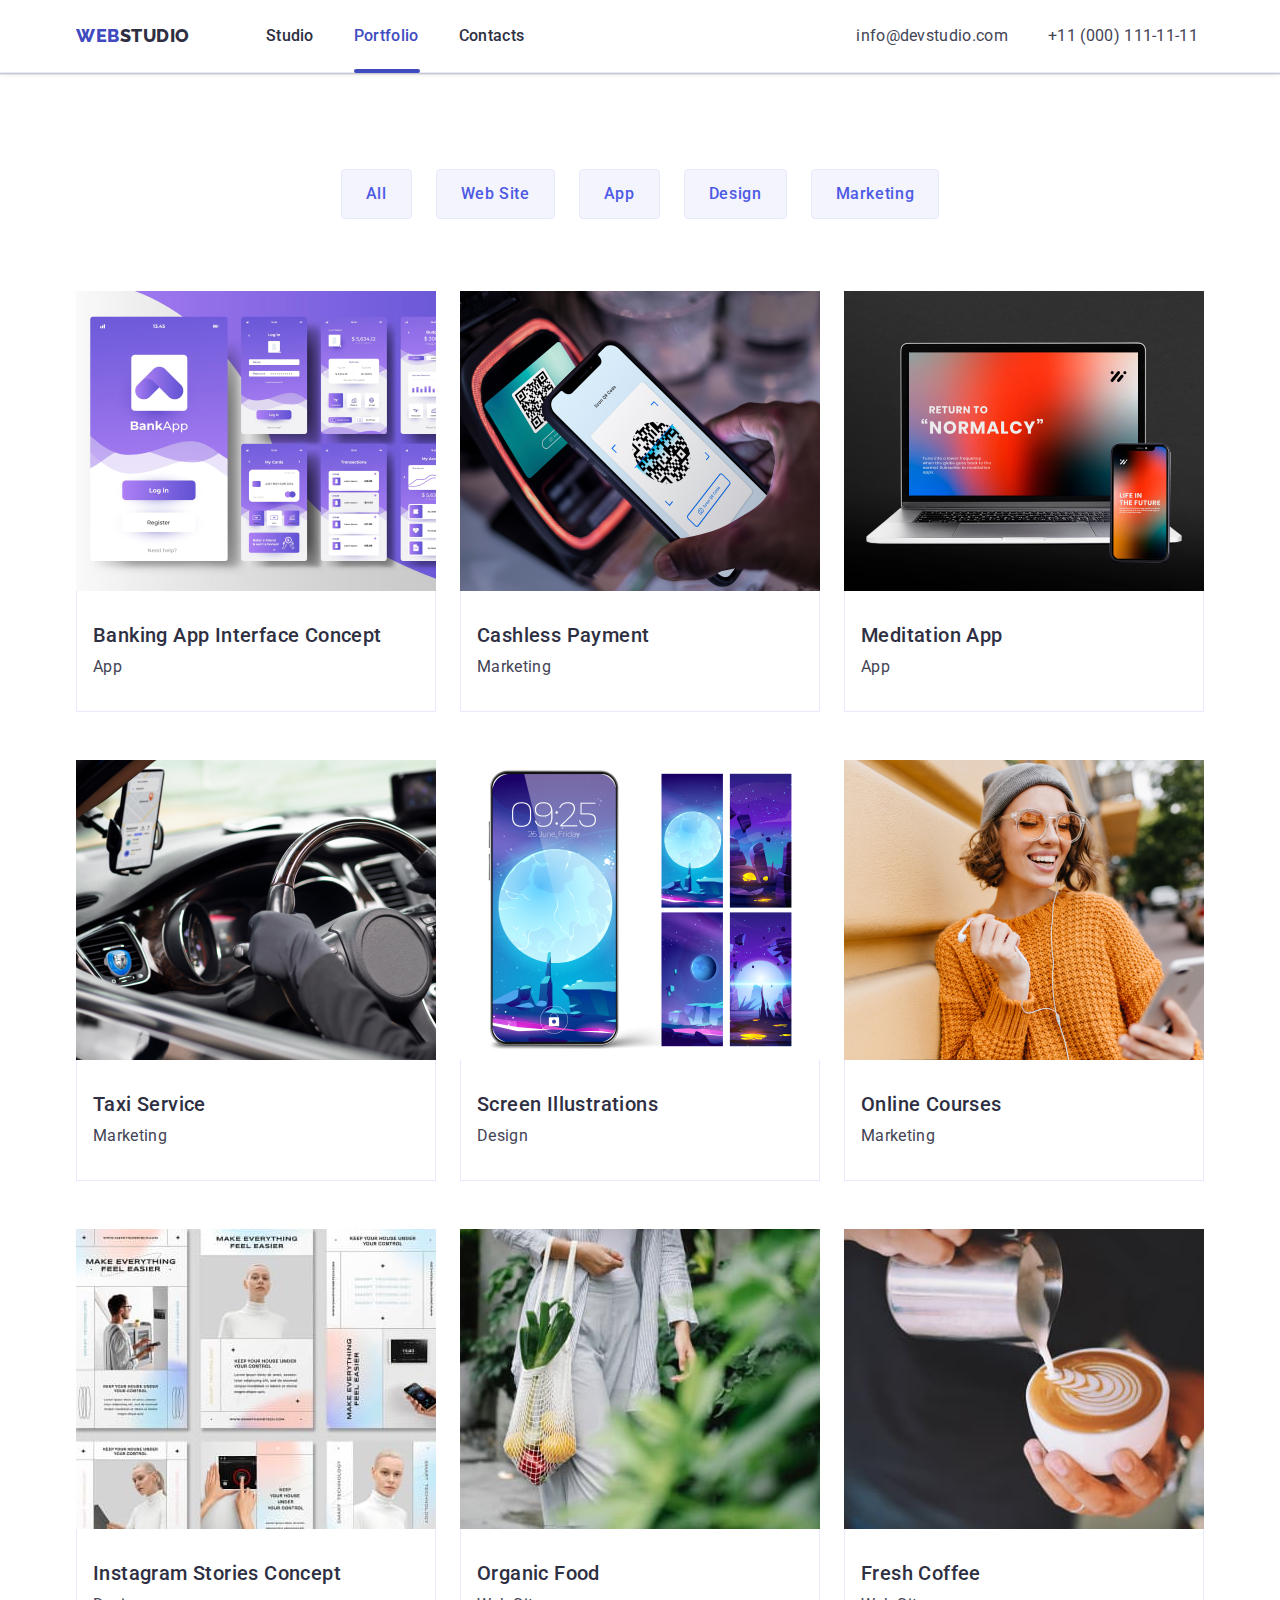
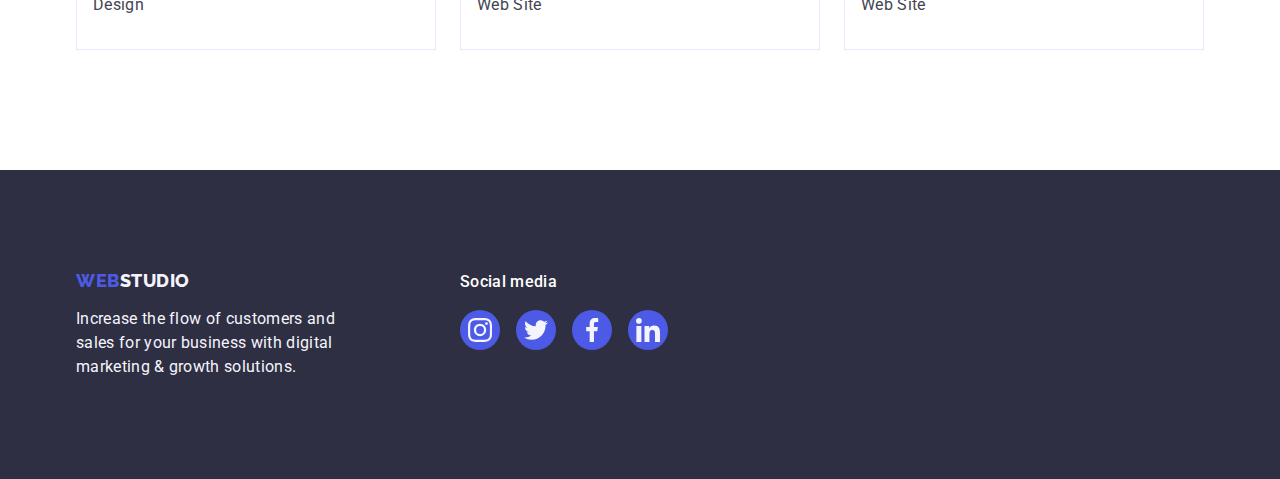
==== portfolio.html @ ba4d1f9c "HW6" ====
<!DOCTYPE html>
<html lang="en">
  <head>
    <meta charset="UTF-8" />
    <meta name="viewport" content="width=device-width, initial-scale=1.0" />
    <title>Portfolio</title>
    <link
      rel="stylesheet"
      href="https://cdnjs.cloudflare.com/ajax/libs/modern-normalize/2.0.0/modern-normalize.min.css"
      crossorigin="anonymous"
      referrerpolicy="no-referrer"
    />
    <link rel="stylesheet" href="./css/styles.css" />
    <link rel="preconnect" href="https://fonts.googleapis.com" />
    <link rel="preconnect" href="https://fonts.gstatic.com" crossorigin />
    <link
      href="https://fonts.googleapis.com/css2?family=Raleway:wght@800&family=Roboto:wght@400;500;700;900&display=swap"
      rel="stylesheet"
    />
  </head>
  <body>
    <header class="header-standard">
      <div class="container">
        <nav class="nav">
          <a href="./index.html" class="logo"
            >Web<span class="studio-header">Studio</span></a
          >
          <ul class="list">
            <li>
              <a href="./index.html" class="link">Studio</a>
            </li>
            <li>
              <a href="./portfolio.html" class="nav-link-underline-portfolio"
                >Portfolio</a
              >
            </li>
            <li><a href="" class="link">Contacts</a></li>
          </ul>
        </nav>
        <address class="address">
          <ul class="list">
            <li>
              <a href="mailto:info@devstudio.com" class="link"
                >info@devstudio.com</a
              >
            </li>
            <li>
              <a href="tel:+110001111111" class="link">+11 (000) 111-11-11</a>
            </li>
          </ul>
        </address>
      </div>
    </header>
    <main>
      <section class="portfolio">
        <div class="container">
          <h1 class="visually-hidden">Filter</h1>
          <ul class="list-buttons">
            <li>
              <button type="button" class="filter-button">All</button>
            </li>
            <li>
              <button type="button" class="filter-button">Web Site</button>
            </li>
            <li><button type="button" class="filter-button">App</button></li>
            <li><button type="button" class="filter-button">Design</button></li>
            <li>
              <button type="button" class="filter-button">Marketing</button>
            </li>
          </ul>
          <ul class="list-apps">
            <li class="link-apps">
              <a href="./portfolio.html" class="link">
                <div class="app-image">
                  <img
                    src="./images/designs.jpg"
                    alt="screens of the mobile banking app"
                    width="360"
                    height="300"
                  />
                  <p class="portfolio-paragraph-transform">
                    14 Stylish and User-Friendly App Design Concepts · Task
                    Manager App · Calorie Tracker App · Exotic Fruit Ecommerce
                    App · Cloud Storage App
                  </p>
                </div>
                <div class="div-app">
                  <h2 class="portfolio-header">
                    Banking App Interface Concept
                  </h2>
                  <p class="portfolio-paragraph">App</p>
                </div></a
              >
            </li>
            <li class="link-apps">
              <a href="./portfolio.html" class="link">
                <div class="app-image">
                  <img
                    src="./images/smartphonecode.jpg"
                    alt="smartphone scanning
            QR-Code from device"
                    width="360"
                    height="300"
                  />
                  <p class="portfolio-paragraph-transform">
                    14 Stylish and User-Friendly App Design Concepts · Task
                    Manager App · Calorie Tracker App · Exotic Fruit Ecommerce
                    App · Cloud Storage App
                  </p>
                </div>
                <div class="div-app">
                  <h2 class="portfolio-header">Cashless Payment</h2>
                  <p class="portfolio-paragraph">Marketing</p>
                </div></a
              >
            </li>
            <li class="link-apps">
              <a href="./portfolio.html" class="link">
                <div class="app-image">
                  <img
                    src="./images/smartphonelaptopt.jpg"
                    alt="smartphone and laptop showing some app"
                    width="360"
                    height="300"
                  />
                  <p class="portfolio-paragraph-transform">
                    14 Stylish and User-Friendly App Design Concepts · Task
                    Manager App · Calorie Tracker App · Exotic Fruit Ecommerce
                    App · Cloud Storage App
                  </p>
                </div>
                <div class="div-app">
                  <h2 class="portfolio-header">Meditation App</h2>
                  <p class="portfolio-paragraph">App</p>
                </div></a
              >
            </li>
            <li class="link-apps">
              <a href="./portfolio.html" class="link">
                <div class="app-image">
                  <img
                    src="./images/carnavigation.jpg"
                    alt="car cockpit with smartphone as navigation"
                    width="360"
                    height="300"
                  />
                  <p class="portfolio-paragraph-transform">
                    14 Stylish and User-Friendly App Design Concepts · Task
                    Manager App · Calorie Tracker App · Exotic Fruit Ecommerce
                    App · Cloud Storage App
                  </p>
                </div>
                <div class="div-app">
                  <h2 class="portfolio-header">Taxi Service</h2>
                  <p class="portfolio-paragraph">Marketing</p>
                </div></a
              >
            </li>
            <li class="link-apps">
              <a href="./portfolio.html" class="link">
                <div class="app-image">
                  <img
                    src="./images/smartphonescreens.jpg"
                    alt="smartphone screen with further screen options"
                    width="360"
                    height="300"
                  />
                  <p class="portfolio-paragraph-transform">
                    14 Stylish and User-Friendly App Design Concepts · Task
                    Manager App · Calorie Tracker App · Exotic Fruit Ecommerce
                    App · Cloud Storage App
                  </p>
                </div>
                <div class="div-app">
                  <h2 class="portfolio-header">Screen Illustrations</h2>
                  <p class="portfolio-paragraph">Design</p>
                </div></a
              >
            </li>
            <li class="link-apps">
              <a href="./portfolio.html" class="link">
                <div class="app-image">
                  <img
                    src="./images/happywoman.jpg"
                    alt="women looking on the smartphone and holding headset"
                    width="360"
                    height="300"
                  />
                  <p class="portfolio-paragraph-transform">
                    14 Stylish and User-Friendly App Design Concepts · Task
                    Manager App · Calorie Tracker App · Exotic Fruit Ecommerce
                    App · Cloud Storage App
                  </p>
                </div>
                <div class="div-app">
                  <h2 class="portfolio-header">Online Courses</h2>
                  <p class="portfolio-paragraph">Marketing</p>
                </div></a
              >
            </li>
            <li class="link-apps">
              <a href="./portfolio.html" class="link">
                <div class="app-image">
                  <img
                    src="./images/screens.jpg"
                    alt="six digital screen designs"
                    width="360"
                    height="300"
                  />
                  <p class="portfolio-paragraph-transform">
                    14 Stylish and User-Friendly App Design Concepts · Task
                    Manager App · Calorie Tracker App · Exotic Fruit Ecommerce
                    App · Cloud Storage App
                  </p>
                </div>
                <div class="div-app">
                  <h2 class="portfolio-header">Instagram Stories Concept</h2>
                  <p class="portfolio-paragraph">Design</p>
                </div></a
              >
            </li>
            <li class="link-apps">
              <a href="./portfolio.html" class="link">
                <div class="app-image">
                  <img
                    src="./images/shopping.jpg"
                    alt="woman coming back from shopping with shopping bag"
                    width="360"
                    height="300"
                  />
                  <p class="portfolio-paragraph-transform">
                    14 Stylish and User-Friendly App Design Concepts · Task
                    Manager App · Calorie Tracker App · Exotic Fruit Ecommerce
                    App · Cloud Storage App
                  </p>
                </div>
                <div class="div-app">
                  <h2 class="portfolio-header">Organic Food</h2>
                  <p class="portfolio-paragraph">Web Site</p>
                </div></a
              >
            </li>
            <li class="link-apps">
              <a href="./portfolio.html" class="link">
                <div class="app-image">
                  <img
                    src="./images/coffee.jpg"
                    alt="hand of a person holding a cup and pouring coffee"
                    width="360"
                    height="300"
                  />
                  <p class="portfolio-paragraph-transform">
                    14 Stylish and User-Friendly App Design Concepts · Task
                    Manager App · Calorie Tracker App · Exotic Fruit Ecommerce
                    App · Cloud Storage App
                  </p>
                </div>
                <div class="div-app">
                  <h2 class="portfolio-header">Fresh Coffee</h2>
                  <p class="portfolio-paragraph">Web Site</p>
                </div></a
              >
            </li>
          </ul>
        </div>
      </section>
    </main>
    <footer class="footer">
      <div class="container">
        <div class="footer-paragraph">
          <a href="./index.html" class="link"
            >Web<span class="studio-footer">Studio</span></a
          >
          <p class="logo">
            Increase the flow of customers and sales for your business with
            digital marketing & growth solutions.
          </p>
        </div>
        <div class="footer-social-media">
          <p class="footer-social-media-paragraph">Social media</p>
          <ul class="footer-social-media-list">
            <li class="footer-social-media-li">
              <a href="" class="footer-social-media-link-icon">
                <svg width="24" height="24" class="footer-social-media-icons">
                  <use href="./images/icons.svg#icon-instagram-1"></use>
                </svg>
              </a>
            </li>
            <li class="footer-social-media-li">
              <a href="" class="footer-social-media-link-icon">
                <svg width="24" height="24" class="footer-social-media-icons">
                  <use href="./images/icons.svg#icon-twitter-1"></use>
                </svg>
              </a>
            </li>
            <li class="footer-social-media-li">
              <a href="" class="footer-social-media-link-icon">
                <svg width="24" height="24" class="footer-social-media-icons">
                  <use href="./images/icons.svg#icon-facebook-1"></use>
                </svg>
              </a>
            </li>
            <li class="footer-social-media-li">
              <a href="" class="footer-social-media-link-icon">
                <svg width="24" height="24" class="footer-social-media-icons">
                  <use href="./images/icons.svg#icon-linkedin-1"></use>
                </svg>
              </a>
            </li>
          </ul>
        </div>
      </div>
    </footer>
  </body>
</html>
---- css/styles.css ----
:root {
  --NAVY-BLUE: #2e2f42;
  --WHITE: #ffffff;
  --IRIS: #4d5ae5;
  --OCEAN: #404bbf;
  --CLOUD: #f4f4fd;
  --SLATE: #434455;
}
body {
  font-family: "Roboto", sans-serif;
  color: var(--SLATE);
  background-color: var(--WHITE);
}
ul,
a {
  list-style-type: none;
  text-decoration: none;
}
.header-standard {
  border-bottom: 1px solid #e7e9fc;
  box-shadow: 0px 2px 1px rgba(46, 47, 66, 0.08),
    0px 1px 1px rgba(46, 47, 66, 0.16), 0px 1px 6px rgba(46, 47, 66, 0.08);
}
.header-standard .container {
  display: flex;
}
.nav {
  display: flex;
  align-items: center;
}
.nav .logo {
  font-family: "Raleway", sans-serif;
  text-transform: uppercase;
  font-weight: 800;
  font-size: 18px;
  line-height: 1.17;
  letter-spacing: 0.03em;
  color: var(--OCEAN);
  text-decoration: none;
  margin-right: 76px;
}
.studio-header {
  color: var(--NAVY-BLUE);
}
.nav .list {
  display: flex;
  gap: 40px;
}
.nav .list .link {
  font-family: inherit;
  font-size: 16px;
  line-height: 1.5;
  letter-spacing: 0.02em;
  color: var(--NAVY-BLUE);
  list-style: none;
  text-transform: none;
  font-weight: 500;
  text-decoration: none;
  display: flex;
  gap: 40px;
  flex-direction: row;
  padding: 24px 0;
  position: relative;
  transition: background-color 250ms cubic-bezier(0.4, 0, 0.2, 1);
}
.nav .list .link:hover,
.nav .list .link:focus,
.nav .list .link:active {
  color: var(--OCEAN);
}
.nav-link-underline-homepage {
  color: var(--OCEAN);
  font-family: inherit;
  font-size: 16px;
  line-height: 1.5;
  letter-spacing: 0.02em;
  list-style: none;
  text-transform: none;
  font-weight: 500;
  text-decoration: none;
  display: flex;
  gap: 40px;
  flex-direction: row;
  padding: 24px 0;
  position: relative;
  transition: color 250ms cubic-bezier(0.4, 0, 0.2, 1);
}
.nav-link-underline-homepage::after {
  content: "";
  position: absolute;
  left: 0;
  bottom: -1px;
  height: 4px;
  background-color: var(--OCEAN);
  border-radius: 2px;
  width: 48px;
}
.nav-link-underline-portfolio {
  color: var(--OCEAN);
  font-family: inherit;
  font-size: 16px;
  line-height: 1.5;
  letter-spacing: 0.02em;
  list-style: none;
  text-transform: none;
  font-weight: 500;
  text-decoration: none;
  display: flex;
  gap: 40px;
  flex-direction: row;
  padding: 24px 0;
  position: relative;
  transition: color 250ms cubic-bezier(0.4, 0, 0.2, 1);
}
.nav-link-underline-portfolio::after {
  content: "";
  position: absolute;
  left: 0;
  bottom: -1px;
  height: 4px;
  background-color: var(--OCEAN);
  border-radius: 2px;
  width: 66px;
}
.address {
  font-style: normal;
}
.address .list {
  display: flex;
  gap: 40px;
  padding-left: 332px;
  padding-top: 24px;
  padding-bottom: 24px;
}
.address .link {
  font-size: 16px;
  line-height: 1.5;
  letter-spacing: 0.02em;
  color: inherit;
  transition: color 250ms cubic-bezier(0.4, 0, 0.2, 1);
}
.address .list .link:hover,
.address .list .link:focus,
.address .list .link:active {
  color: var(--OCEAN);
}
.homepage-first-section {
  background-color: var(--NAVY-BLUE);
  padding: 188px 0 188px 0;
  padding-bottom: 188px;
  background-image: linear-gradient(
      rgba(46, 47, 66, 0.7),
      rgba(46, 47, 66, 0.7)
    ),
    url(../images/people-office.jpg);
  max-width: 1440px;
  background-repeat: no-repeat;
  background-position: center;
  background-size: cover;
  margin: auto;
}
.homepage-header {
  color: var(--WHITE);
  font-size: 56px;
  font-weight: 700;
  line-height: 1.07;
  letter-spacing: 0.02em;
  text-align: center;
  max-width: 496px;
  margin-left: auto;
  margin-right: auto;
}
.button {
  background-color: var(--IRIS);
  color: var(--WHITE);
  font-size: 16px;
  font-weight: 500;
  line-height: 1.5;
  letter-spacing: 0.04em;
  cursor: pointer;
  font-family: "Roboto", sans-serif;
  display: block;
  min-width: 169px;
  height: 56px;
  border: none;
  border-radius: 4px;
  margin-left: auto;
  margin-right: auto;
  margin-top: 48px;
  transition: background-color 250ms cubic-bezier(0.4, 0, 0.2, 1);
}
.button:hover,
.button:focus {
  background-color: var(--OCEAN);
}
.list-header {
  color: var(--NAVY-BLUE);
  font-size: 20px;
  font-weight: 500;
  line-height: 1.2;
  letter-spacing: 0.02em;
  margin-bottom: 8px;
}
.list-paragraph {
  color: var(--SLATE);
  font-size: 16px;
  line-height: 1.5;
  letter-spacing: 0.02em;
}
.header {
  color: var(--NAVY-BLUE);
  font-size: 36px;
  font-weight: 700;
  line-height: 1.11;
  letter-spacing: 0.02em;
  text-align: center;
  text-transform: capitalize;
}
.homepage-fourth-section {
  background-color: var(--CLOUD);
  padding: 120px 0 120px 0;
}
.name {
  color: var(--NAVY-BLUE);
  font-size: 20px;
  font-weight: 500;
  line-height: 1.2;
  letter-spacing: 0.02em;
  text-align: center;
  margin-bottom: 8px;
}
.job {
  color: var(--SLATE);
  font-size: 16px;
  line-height: 1.5;
  letter-spacing: 0.02em;
  text-align: center;
}
.team-list {
  background-color: var(--WHITE);
  width: calc((100% - 3 * 24px) / 4);
  border-radius: 0 0 5px 5px;
  box-shadow: 0px 1px 6px rgba(46, 47, 66, 0.08),
    0px 1px 1px rgba(46, 47, 66, 0.16), 0px 2px 1px rgba(46, 47, 66, 0.08);
}
.footer {
  background-color: var(--NAVY-BLUE);
  padding: 100px 0 100px 0;
}
.footer .container {
  display: flex;
  align-items: baseline;
}
.footer-paragraph {
  margin-right: 120px;
}
.footer-social-media-paragraph {
  font-weight: 500;
  font-size: 16px;
  line-height: 1.5;
  letter-spacing: 0.02em;
  color: var(--WHITE);
  margin-bottom: 16px;
}
.footer-social-media-list {
  display: flex;
  gap: 16px;
}
.footer-social-media-li {
  width: 40px;
  height: 40px;
}
.footer-social-media-link-icon {
  background-color: var(--IRIS);
  display: flex;
  border-radius: 50%;
  width: 100%;
  height: 100%;
  align-items: center;
  justify-content: center;
  transition: background-color 250ms cubic-bezier(0.4, 0, 0.2, 1);
}
.footer-social-media-link-icon:hover,
.footer-social-media-link-icon:focus,
.footer-social-media-link-icon:active {
  background-color: #31d0aa;
}
.footer .link {
  font-family: "Raleway", sans-serif;
  text-transform: uppercase;
  font-weight: 800;
  font-size: 18px;
  line-height: 1.17;
  letter-spacing: 0.03em;
  color: var(--IRIS);
  display: inline-block;
  margin-bottom: 16px;
}
.footer-social-media-icons {
  fill: var(--CLOUD);
}
.studio-footer {
  color: var(--CLOUD);
}
.logo {
  color: #f4f4fd;
  font-size: 16px;
  line-height: 1.5;
  letter-spacing: 0.02em;
}
.filter-button {
  background-color: var(--CLOUD);
  color: var(--IRIS);
  text-align: center;
  font-weight: 500;
  font-size: 16px;
  line-height: 1.5;
  letter-spacing: 0.04em;
  cursor: pointer;
  font-family: inherit;
  padding: 12px 24px;
  border: 1px solid #e7e9fc;
  border-radius: 4px;
  transition: background-color 250ms cubic-bezier(0.4, 0, 0.2, 1),
    color 250ms cubic-bezier(0.4, 0, 0.2, 1),
    border-color 250ms cubic-bezier(0.4, 0, 0.2, 1),
    box-shadow 250ms cubic-bezier(0.4, 0, 0.2, 1);
}
.filter-button:hover,
.filter-button:focus,
.filter-button:active {
  background-color: var(--OCEAN);
  color: var(--WHITE);
  border: 1px solid transparent;
  box-shadow: 0px 3px 1px rgba(0, 0, 0, 0.1), 0px 2px 1px rgba(0, 0, 0, 0.08),
    0px 2px 2px rgba(0, 0, 0, 0.12);
}
.list .link {
  text-decoration: none;
  color: inherit;
}
.homepage-second-section {
  padding: 120px 0 120px 0;
}
.homepage-second-section .list {
  display: flex;
  gap: 24px;
}
.homepage-second-section .list-item {
  width: calc((100% - 72px) / 4);
}
.homepage-third-section {
  padding-bottom: 120px;
}
.homepage-third-section .header {
  margin-bottom: 72px;
}
.homepage-third-section .list {
  display: flex;
  gap: 24px;
}
.homepage-third-section .list-item {
  width: calc((100% - 48px) / 3);
}
.homepage-fourth-section .header {
  margin-bottom: 72px;
}
.homepage-fourth-section .list {
  display: flex;
  gap: 24px;
}
.team-name {
  padding: 32px 0 32px 0;
}
.homepage-fourth-section .team-list {
  border-radius: 0px 0px 4px 4px;
}
.footer .logo {
  max-width: 264px;
}
.portfolio {
  padding-top: 96px;
  padding-bottom: 120px;
}
.list-buttons {
  display: flex;
  justify-content: center;
  gap: 24px;
  margin-bottom: 72px;
}
.list-apps {
  display: flex;
  flex-wrap: wrap;
  column-gap: 24px;
  row-gap: 48px;
}
.link-apps {
  width: calc((100% - 48px) / 3);
}
.link-apps .link {
  display: block;
  transition: box-shadow 250ms cubic-bezier(0.4, 0, 0.2, 1);
}
.portfolio-header {
  font-weight: 500;
  font-size: 20px;
  line-height: 1.2;
  letter-spacing: 0.02em;
  color: var(--NAVY-BLUE);
  margin-bottom: 8px;
}
.portfolio-paragraph {
  color: var(--SLATE);
  font-size: 16px;
  line-height: 1.5;
  letter-spacing: 0.02em;
}
.app-image {
  position: relative;
  overflow: hidden;
}
.portfolio-paragraph-transform {
  position: absolute;
  top: 0;
  font-size: 16px;
  line-height: 1.5;
  letter-spacing: 0.02em;
  color: var(--CLOUD);
  padding: 40px 32px;
  background-color: var(--IRIS);
  height: 100%;
  width: 100%;
  transform: translateY(100%);
  transition: transform 250ms cubic-bezier(0.4, 0, 0.2, 1);
}
.link-apps .link:hover .portfolio-paragraph-transform,
.link-apps .link:focus .portfolio-paragraph-transform {
  box-shadow: 0px 1px 6px rgba(46, 47, 66, 0.08),
    0px 1px 1px rgba(46, 47, 66, 0.16), 0px 2px 1px rgba(46, 47, 66, 0.08);
  transform: translateY(0%);
}
.link-apps .link:hover,
.link-apps .link:focus {
  box-shadow: 0px 1px 6px rgba(46, 47, 66, 0.08),
    0px 1px 1px rgba(46, 47, 66, 0.16), 0px 2px 1px rgba(46, 47, 66, 0.08);
}
.div-app {
  padding: 32px 16px;
  border: 1px solid #e7e9fc;
  border-top: none;
}
h1,
h2,
h3,
h4,
h5,
h6 {
  margin: 0;
}
p {
  margin: 0;
}
ul {
  margin: 0;
  padding-left: 0;
}
img {
  display: block;
}
.container {
  width: 1158px;
  margin: 0 auto;
  padding: 0 15px 0 15px;
}
.visually-hidden {
  position: absolute;
  width: 1px;
  height: 1px;
  margin: -1px;
  border: 0;
  padding: 0;
  white-space: nowrap;
  clip-path: inset(100%);
  clip: rect(0 0 0 0);
  overflow: hidden;
}
.icon-container {
  display: flex;
  align-items: center;
  justify-content: center;
  height: 112px;
  background-color: var(--CLOUD);
  border-radius: 4px;
  margin-bottom: 8px;
}
.team-social-media-icons-list {
  display: flex;
  justify-content: center;
  gap: 24px;
  padding-top: 8px;
}
.team-social-media-icons-li {
  width: 40px;
  height: 40px;
}
.team-social-media-icons-link {
  width: 100%;
  height: 100%;
  background-color: var(--IRIS);
  border-radius: 50%;
  display: flex;
  align-items: center;
  justify-content: center;
  transition: background-color 250ms cubic-bezier(0.4, 0, 0.2, 1);
}
.team-social-media-icons-link:hover,
.team-social-media-icons-link:focus {
  background-color: var(--OCEAN);
}
.team-social-media-icon {
  fill: var(--CLOUD);
}
.homepage-fifth-section {
  padding: 120px 0;
}
.header-customers {
  font-size: 36px;
  line-height: 1.11;
  color: var(--NAVY-BLUE);
  margin-bottom: 72px;
  text-align: center;
}
.customers-list {
  display: flex;
  gap: 24px;
}
.customers-li {
  width: calc((100% - 120px) / 6);
  height: 88px;
}
.customers-link {
  width: 100%;
  height: 100%;
  border: 1px solid #8e8f99;
  border-radius: 4px;
  display: flex;
  align-items: center;
  justify-content: center;
  color: #8e8f99;
  transition: border-color 250ms cubic-bezier(0.4, 0, 0.2, 1),
    color 250ms cubic-bezier(0.4, 0, 0.2, 1);
}
.customers-link:hover,
.customers-link:focus {
  border-color: var(--OCEAN);
  color: var(--OCEAN);
}
.customers-icons {
  fill: currentColor;
}
.backdrop {
  position: fixed;
  top: 0;
  left: 0;
  width: 100%;
  height: 100%;
  background-color: rgba(46, 47, 66, 0.4);
  transition: opacity 250ms cubic-bezier(0.4, 0, 0.2, 1),
    visibility 250ms cubic-bezier(0.4, 0, 0.2, 1);
}
.is-hidden {
  opacity: 0;
  visibility: hidden;
  pointer-events: none;
}
.modal-box {
  position: absolute;
  top: 50%;
  left: 50%;
  transform: translate(-50%, -50%) scale(1);
  width: 408px;
  min-height: 584px;
  background: #fcfcfc;
  box-shadow: 0px 1px 1px rgba(0, 0, 0, 0.14), 0px 1px 3px rgba(0, 0, 0, 0.12),
    0px 2px 1px rgba(0, 0, 0, 0.2);
  border-radius: 4px;
  transition: transform 250ms cubic-bezier(0.4, 0, 0.2, 1);
  padding: 72px 24px 24px 24px;
}
.modal-box-close-button {
  position: absolute;
  top: 24px;
  right: 24px;
  width: 24px;
  height: 24px;
  border-radius: 50%;
  display: flex;
  align-items: center;
  justify-content: center;
  background-color: #e7e9fc;
  border: 1px solid rgba(0, 0, 0, 0.1);
  padding: 0;
  cursor: pointer;
  transition: background-color 250ms cubic-bezier(0.4, 0, 0.2, 1),
    border 250ms cubic-bezier(0.4, 0, 0.2, 1);
}
.modal-box-close-button:hover,
.modal-box-close-button:focus {
  background-color: var(--OCEAN);
  border: none;
  fill: var(--WHITE);
}
.icon-close-x {
  transition: fill 250ms cubic-bezier(0.4, 0, 0.2, 1);
}
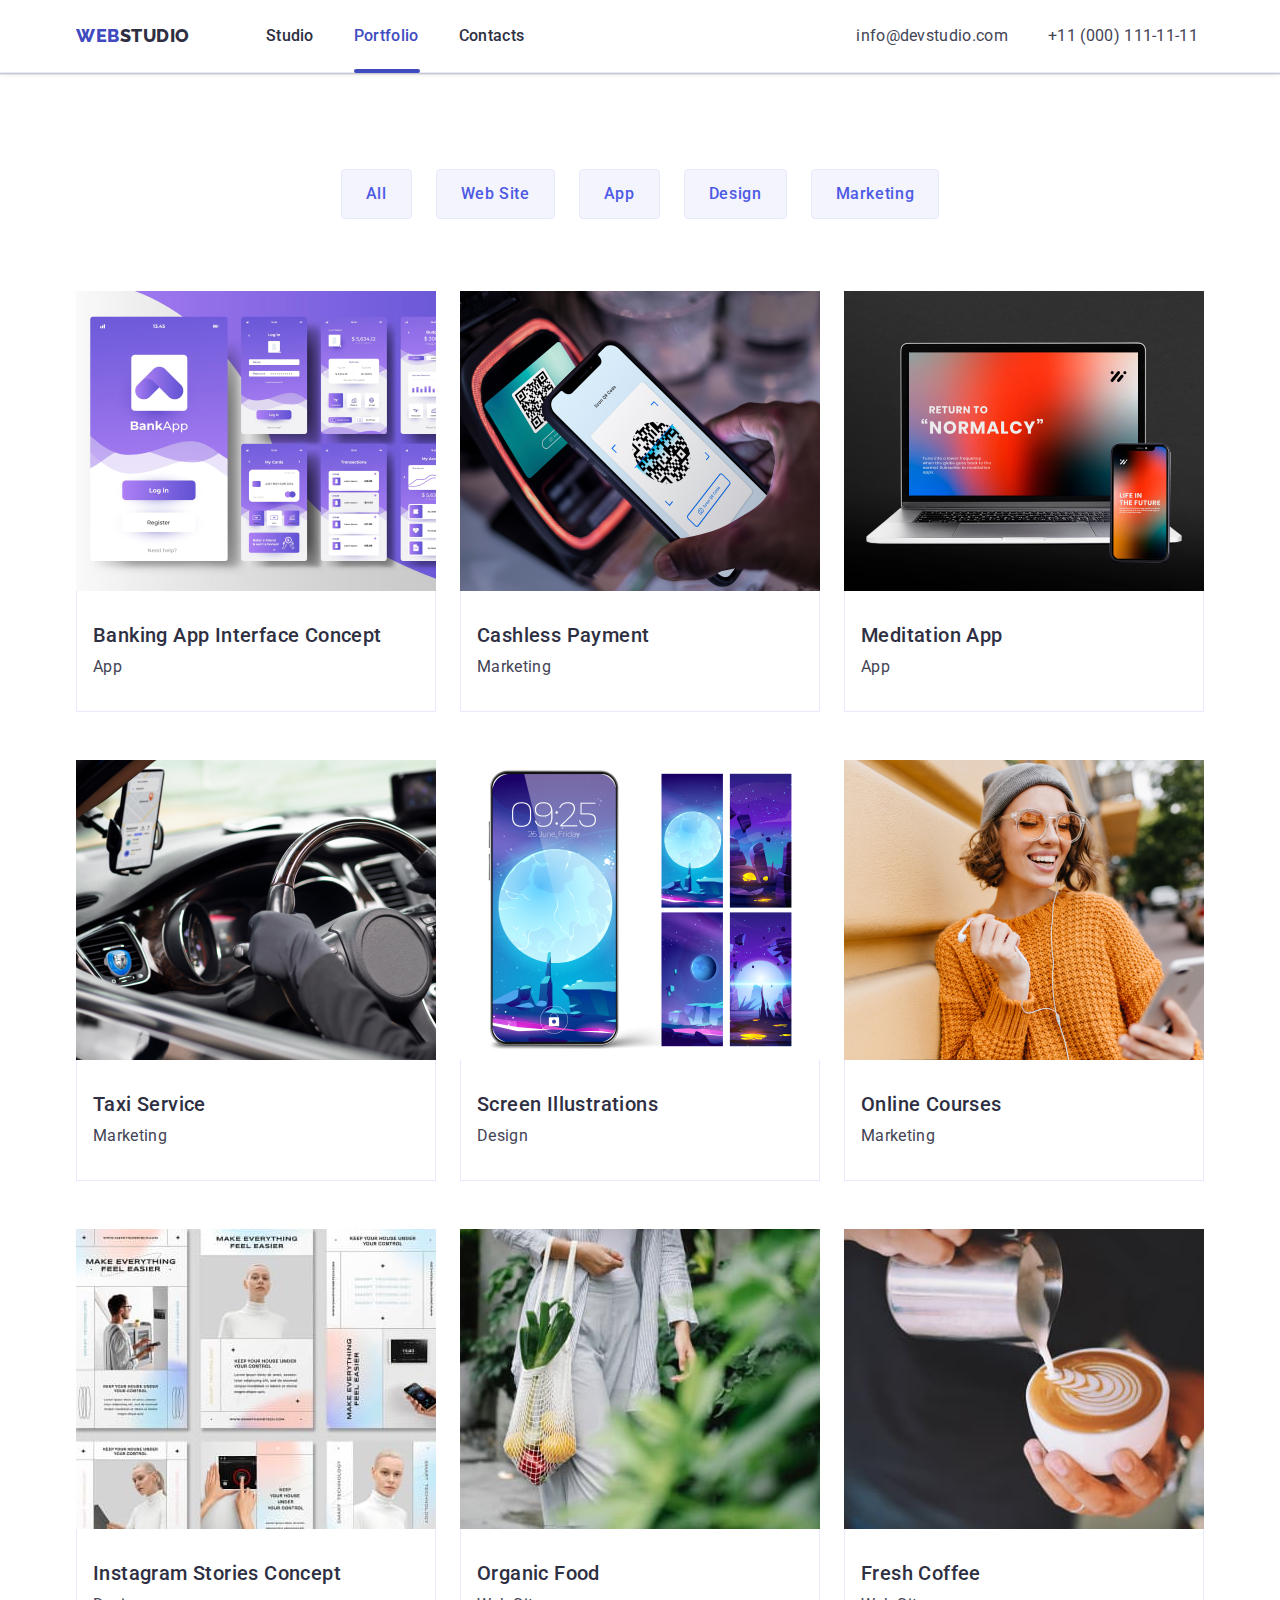
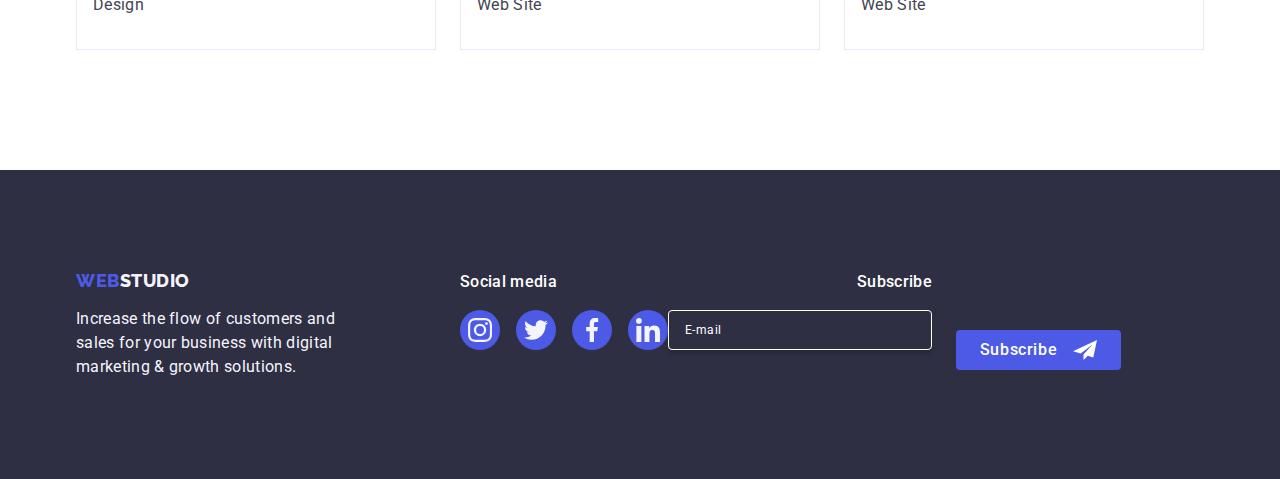
==== commit 69249e4f: "HW 6 - portfolio" ====
--- a/portfolio.html
+++ b/portfolio.html
@@ -268,9 +268,11 @@
     <footer class="footer">
       <div class="container">
         <div class="footer-paragraph">
-          <a href="./index.html" class="link"
-            >Web<span class="studio-footer">Studio</span></a
-          >
+          <div class="webstudio-footer">
+            <a href="./index.html" class="link"
+              >Web<span class="studio-footer">Studio</span></a
+            >
+          </div>
           <p class="logo">
             Increase the flow of customers and sales for your business with
             digital marketing & growth solutions.
@@ -309,6 +311,24 @@
             </li>
           </ul>
         </div>
+        <div class="subscribe-container">
+          <p class="subscribe-paragraph">Subscribe</p>
+          <form class="footer-form">
+            <label class="label-footer">
+              <input
+                type="email"
+                placeholder="E-mail"
+                name="subscription"
+                class="input-footer"
+            /></label>
+            <button type="submit" class="subscribe-button-footer">
+              Subscribe
+              <svg width="24" height="24" class="subscribe-icon-paper-plane">
+                <use href="./images/icons.svg#icon-paper-plane"></use>
+              </svg>
+            </button>
+          </form>
+        </div>
       </div>
     </footer>
   </body>
--- a/css/styles.css
+++ b/css/styles.css
@@ -613,3 +613,192 @@
 .icon-close-x {
   transition: fill 250ms cubic-bezier(0.4, 0, 0.2, 1);
 }
+.form {
+  display: flex;
+  flex-direction: column;
+  gap: 8px;
+}
+.form-label {
+  color: #8e8f99;
+  font-size: 12px;
+  margin-bottom: 4px;
+  line-height: 1.17;
+  letter-spacing: 0.04em;
+  display: block;
+}
+.modal-box-header {
+  width: 360px;
+  text-align: center;
+  font-size: 16px;
+  font-weight: 500;
+  line-height: 1.5;
+  letter-spacing: 0.02em;
+  color: var(--NAVY-BLUE);
+  margin-bottom: 16px;
+}
+.form-input {
+  width: 100%;
+  height: 40px;
+  border: 1px solid rgba(46, 47, 66, 0.4);
+  border-radius: 4px;
+  background-color: transparent;
+  padding-left: 38px;
+  outline: transparent;
+  transition: border-color 250ms cubic-bezier(0.4, 0, 0.2, 1);
+}
+.form-input:focus {
+  border-color: var(--IRIS);
+  fill: var(--IRIS);
+}
+.form-box {
+  margin-bottom: 8px;
+}
+.input-box {
+  position: relative;
+}
+.icon-form {
+  position: absolute;
+  left: 16px;
+  top: 50%;
+  transform: translateY(-50%);
+  transition: fill 250ms cubic-bezier(0.4, 0, 0.2, 1);
+  fill: var(--NAVY-BLUE);
+}
+.form-input:focus + .icon-form {
+  fill: var(--IRIS);
+}
+.form-comment {
+  margin-bottom: 16px;
+}
+.form-textarea {
+  width: 100%;
+  height: 120px;
+  font-size: 12px;
+  line-height: 1.17;
+  letter-spacing: 0.04em;
+  color: rgba(46, 47, 66, 0.4);
+  border: 1px solid rgba(46, 47, 66, 0.4);
+  border-radius: 4px;
+  background-color: transparent;
+  outline: transparent;
+  padding: 8px 16px;
+  resize: none;
+  transition: border-color 250ms cubic-bezier(0.4, 0, 0.2, 1);
+}
+.form-textarea:focus {
+  border-color: var(--IRIS);
+}
+.checkbox-container {
+  margin-bottom: 24px;
+}
+.label-checkbox {
+  font-size: 12px;
+  line-height: 1.17;
+  letter-spacing: 0.04em;
+  color: #8e8f99;
+}
+.label-span {
+  width: 16px;
+  height: 16px;
+  border: 1px solid rgba(46, 47, 66, 0.4);
+  border-radius: 2px;
+  transition: background-color 250ms cubic-bezier(0.4, 0, 0.2, 1),
+    border 250ms cubic-bezier(0.4, 0, 0.2, 1),
+    fill 250ms cubic-bezier(0.4, 0, 0.2, 1);
+  display: inline-flex;
+  align-items: center;
+  justify-content: center;
+  fill: transparent;
+}
+.input-checkbox:checked + .label-checkbox .label-span {
+  background-color: var(--OCEAN);
+  border: none;
+  fill: var(--CLOUD);
+}
+.policy-link {
+  color: var(--IRIS);
+}
+.send-button-modal-box {
+  display: block;
+  min-width: 169px;
+  height: 56px;
+  font-family: "Roboto", sans-serif;
+  font-size: 16px;
+  font-weight: 500;
+  line-height: 1.5;
+  letter-spacing: 0.04em;
+  color: var(--WHITE);
+  cursor: pointer;
+  background-color: var(--IRIS);
+  border: none;
+  border-radius: 4px;
+  transition: background-color 250ms cubic-bezier(0.4, 0, 0.2, 1);
+}
+.send-button-modal-box:hover,
+.send-button-modal-box:focus,
+.send-button-modal-box:active {
+  background-color: var(--OCEAN);
+}
+.label-checkbox {
+  display: block;
+}
+.subscribe-button-footer {
+  min-width: 165px;
+  height: 40px;
+  display: flex;
+  justify-content: center;
+  align-items: center;
+  font-family: "Roboto", sans-serif;
+  font-size: 16px;
+  line-height: 1.5;
+  letter-spacing: 0.04em;
+  font-weight: 500;
+  color: var(--WHITE);
+  cursor: pointer;
+  background-color: var(--IRIS);
+  border: none;
+  border-radius: 4px;
+  margin: 0 auto;
+  margin-top: 20px;
+}
+.subscribe-icon-paper-plane {
+  fill: var(--WHITE);
+  margin-left: 16px;
+}
+.subscribe-button-footer:hover,
+.subscribe-button-footer:focus,
+.subscribe-button-footer:active {
+  background-color: var(--OCEAN);
+}
+.subscribe-paragraph {
+  margin-bottom: 16px;
+  font-weight: 500;
+  line-height: 1.5;
+  letter-spacing: 0.02em;
+  font-size: 16px;
+  color: var(--WHITE);
+  text-align: center;
+}
+.footer-form {
+  gap: 24px;
+  flex-direction: row;
+  flex-wrap: wrap;
+  display: flex;
+  max-width: 1158px;
+}
+.input-footer {
+  width: 264px;
+  height: 40px;
+  border: 1px solid var(--WHITE);
+  background-color: transparent;
+  font-size: 12px;
+  line-height: 1.5;
+  letter-spacing: 0.04em;
+  padding-left: 16px;
+  box-shadow: 0px 4px 4px 0px rgba(0, 0, 0, 0.15);
+  border-radius: 4px;
+  color: var(--WHITE);
+}
+.input-footer::placeholder {
+  color: var(--WHITE);
+}
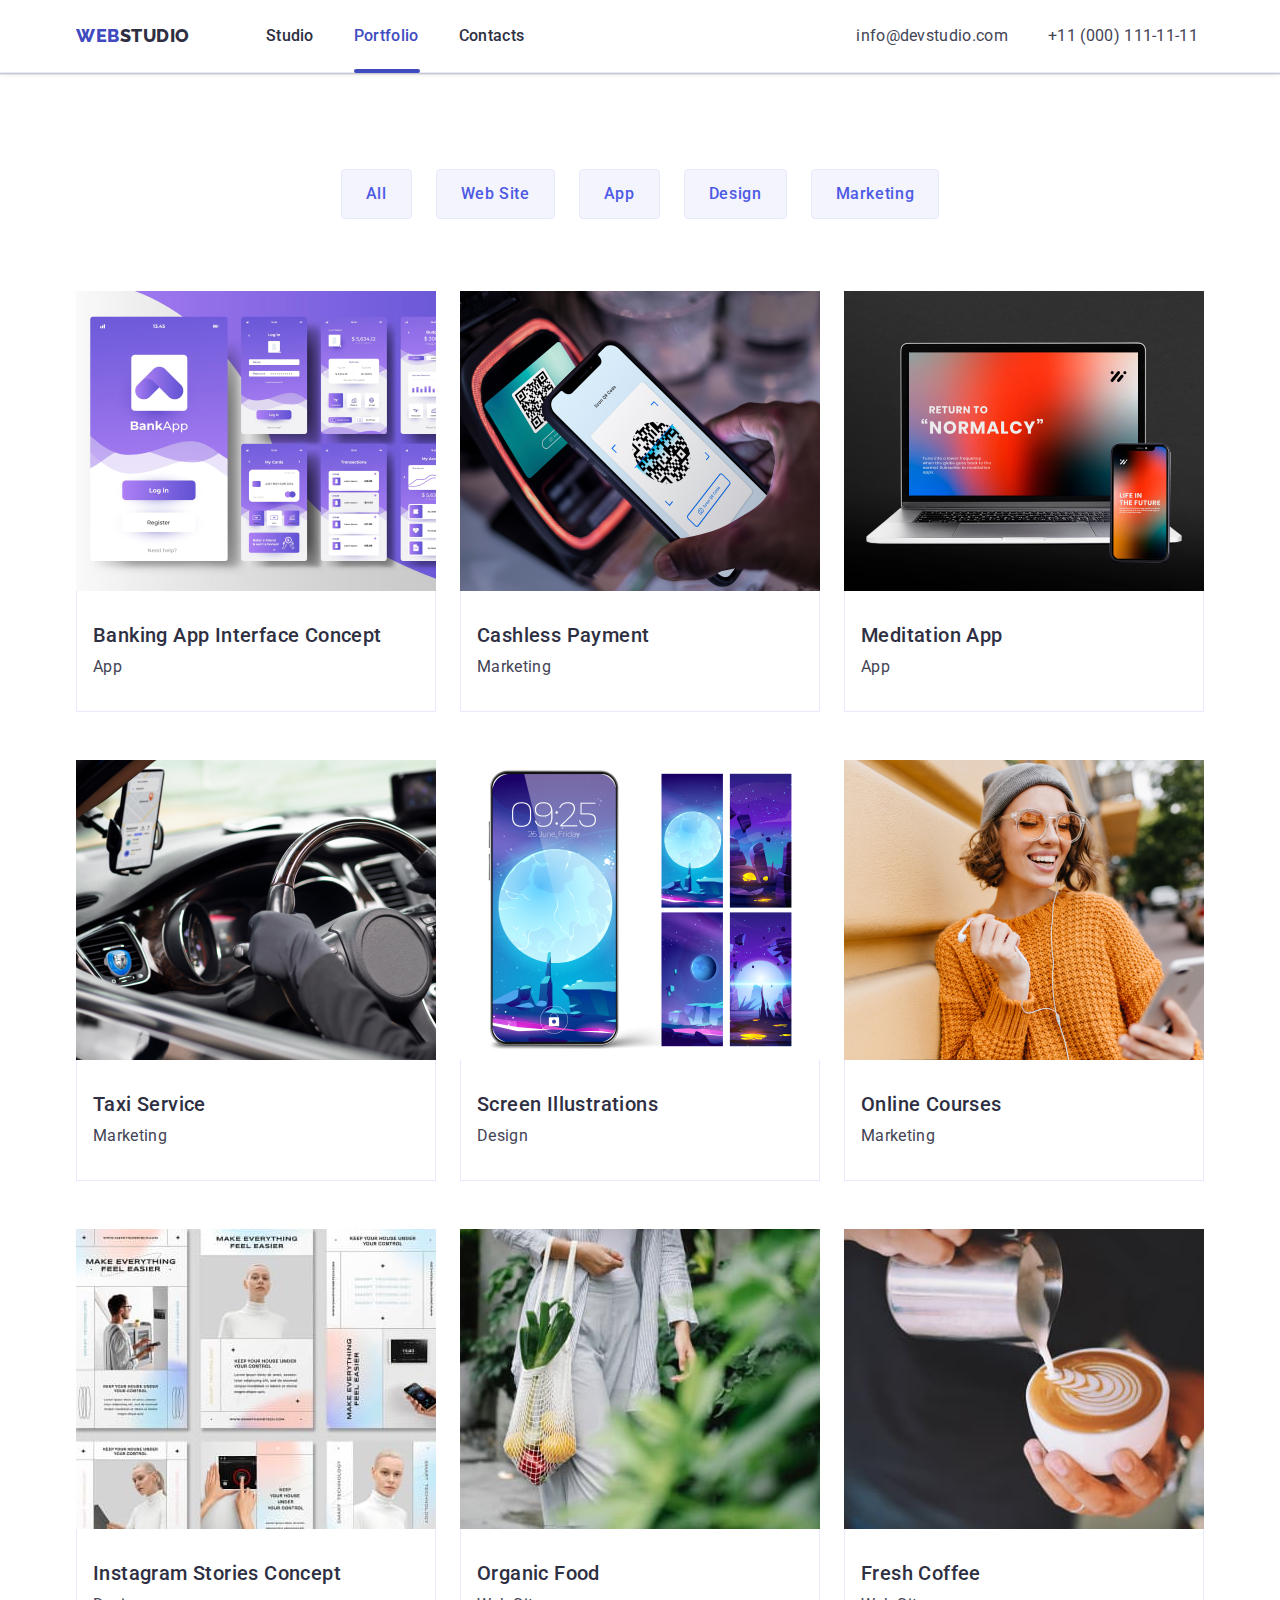
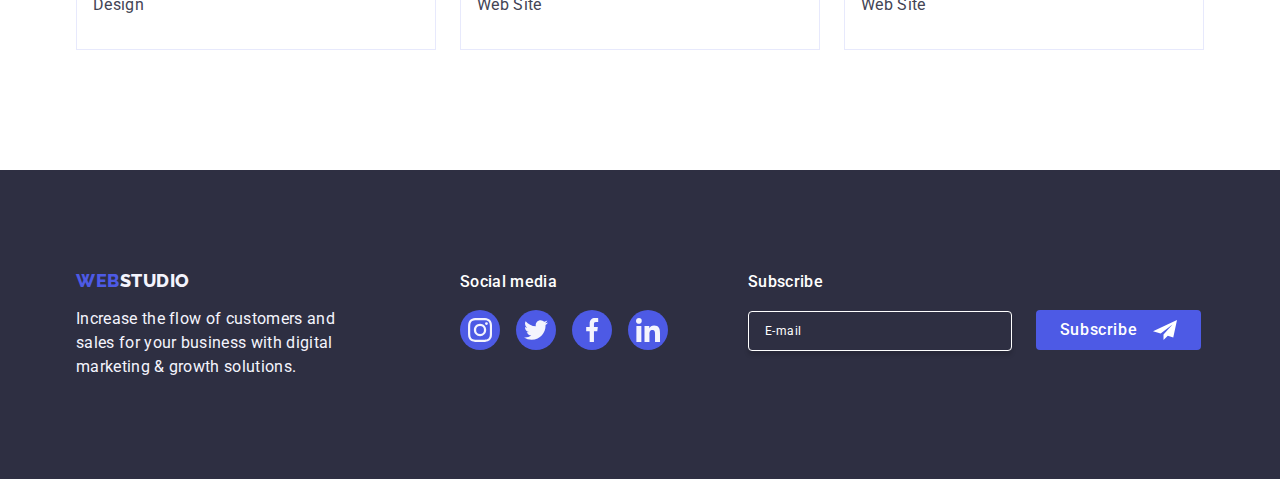
==== commit 10a3ad3e: "HW6 - 3rd revision" ====
--- a/portfolio.html
+++ b/portfolio.html
@@ -266,13 +266,11 @@
       </section>
     </main>
     <footer class="footer">
-      <div class="container">
+      <div class="container-footer">
         <div class="footer-paragraph">
-          <div class="webstudio-footer">
-            <a href="./index.html" class="link"
-              >Web<span class="studio-footer">Studio</span></a
-            >
-          </div>
+          <a href="./index.html" class="link"
+            >Web<span class="studio-footer">Studio</span></a
+          >
           <p class="logo">
             Increase the flow of customers and sales for your business with
             digital marketing & growth solutions.
--- a/css/styles.css
+++ b/css/styles.css
@@ -246,13 +246,17 @@
 .footer {
   background-color: var(--NAVY-BLUE);
   padding: 100px 0 100px 0;
-}
-.footer .container {
+  flex-shrink: 0;
+}
+.footer .container,
+.footer-form {
   display: flex;
   align-items: baseline;
+  gap: 24px;
 }
 .footer-paragraph {
   margin-right: 120px;
+  align-items: center;
 }
 .footer-social-media-paragraph {
   font-weight: 500;
@@ -668,7 +672,7 @@
   fill: var(--IRIS);
 }
 .form-comment {
-  margin-bottom: 16px;
+  margin-bottom: 8px;
 }
 .form-textarea {
   width: 100%;
@@ -688,35 +692,9 @@
 .form-textarea:focus {
   border-color: var(--IRIS);
 }
-.checkbox-container {
-  margin-bottom: 24px;
-}
-.label-checkbox {
-  font-size: 12px;
-  line-height: 1.17;
-  letter-spacing: 0.04em;
-  color: #8e8f99;
-}
-.label-span {
-  width: 16px;
-  height: 16px;
-  border: 1px solid rgba(46, 47, 66, 0.4);
-  border-radius: 2px;
-  transition: background-color 250ms cubic-bezier(0.4, 0, 0.2, 1),
-    border 250ms cubic-bezier(0.4, 0, 0.2, 1),
-    fill 250ms cubic-bezier(0.4, 0, 0.2, 1);
-  display: inline-flex;
-  align-items: center;
-  justify-content: center;
-  fill: transparent;
-}
-.input-checkbox:checked + .label-checkbox .label-span {
-  background-color: var(--OCEAN);
-  border: none;
-  fill: var(--CLOUD);
-}
 .policy-link {
   color: var(--IRIS);
+  text-decoration: underline;
 }
 .send-button-modal-box {
   display: block;
@@ -733,15 +711,14 @@
   border: none;
   border-radius: 4px;
   transition: background-color 250ms cubic-bezier(0.4, 0, 0.2, 1);
+  margin: auto;
+  box-shadow: 0px 4px 4px 0px rgba(0, 0, 0, 0.15);
 }
 .send-button-modal-box:hover,
 .send-button-modal-box:focus,
 .send-button-modal-box:active {
   background-color: var(--OCEAN);
 }
-.label-checkbox {
-  display: block;
-}
 .subscribe-button-footer {
   min-width: 165px;
   height: 40px;
@@ -758,8 +735,6 @@
   background-color: var(--IRIS);
   border: none;
   border-radius: 4px;
-  margin: 0 auto;
-  margin-top: 20px;
 }
 .subscribe-icon-paper-plane {
   fill: var(--WHITE);
@@ -777,14 +752,9 @@
   letter-spacing: 0.02em;
   font-size: 16px;
   color: var(--WHITE);
-  text-align: center;
 }
 .footer-form {
-  gap: 24px;
-  flex-direction: row;
-  flex-wrap: wrap;
-  display: flex;
-  max-width: 1158px;
+  display: flex;
 }
 .input-footer {
   width: 264px;
@@ -802,3 +772,44 @@
 .input-footer::placeholder {
   color: var(--WHITE);
 }
+.checkbox-container {
+  margin-bottom: 24px;
+}
+.input-checkbox:checked + .label-checkbox span {
+  background-color: #404bbf;
+  border: none;
+  fill: #f4f4fd;
+}
+.label-checkbox {
+  display: block;
+  color: #8e8f99;
+  font-size: 12px;
+  font-weight: 400;
+  line-height: 1.17;
+  letter-spacing: 0.48px;
+}
+.label-span {
+  width: 16px;
+  height: 16px;
+  border-radius: 2px;
+  border: 1px solid rgba(46, 47, 66, 0.4);
+  display: inline-flex;
+  align-items: center;
+  justify-content: center;
+  fill: transparent;
+  transition: background-color 250ms cubic-bezier(0.4, 0, 0.2, 1),
+    border 250ms cubic-bezier(0.4, 0, 0.2, 1),
+    fill 250ms cubic-bezier(0.4, 0, 0.2, 1);
+  margin-right: 8px;
+}
+.container-footer {
+  display: flex;
+  width: 1158px;
+  margin: 0 auto;
+  padding-left: 15px;
+  padding-right: 15px;
+  align-items: baseline;
+}
+.subscribe-container {
+  margin-left: 80px;
+}
